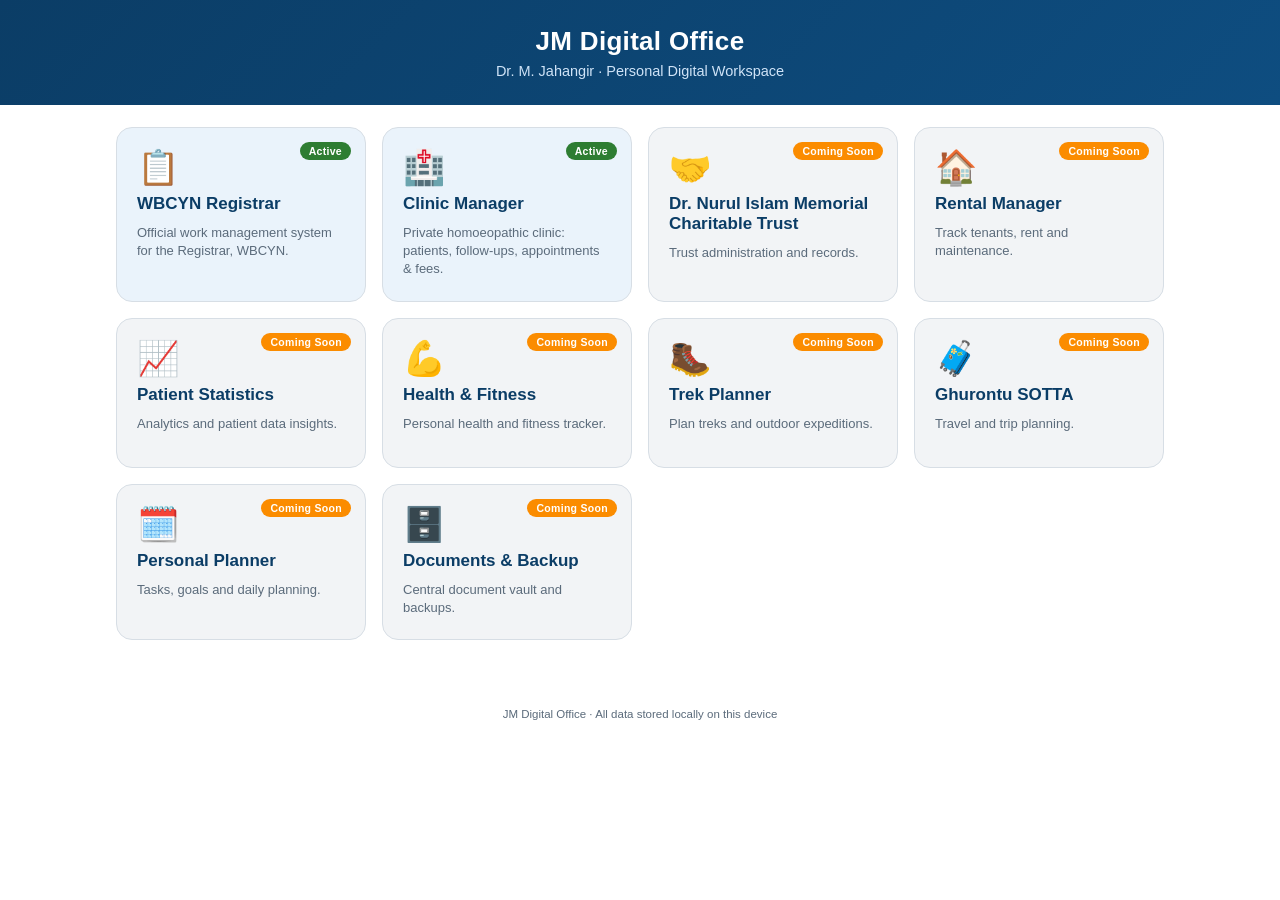
==== index.html @ ae43b929 "Add files via upload" ====
<!DOCTYPE html>
<html lang="en">
<head>
<meta charset="UTF-8">
<meta name="viewport" content="width=device-width, initial-scale=1.0, maximum-scale=1.0, viewport-fit=cover">
<title>JM Digital Office</title>

<!-- PWA -->
<link rel="manifest" href="manifest.json">
<meta name="theme-color" content="#0b3d66">

<!-- iOS "Add to Home Screen" support -->
<meta name="apple-mobile-web-app-capable" content="yes">
<meta name="apple-mobile-web-app-status-bar-style" content="black-translucent">
<meta name="apple-mobile-web-app-title" content="JM Digital Office">
<link rel="apple-touch-icon" href="icons/apple-touch-icon.png">
<link rel="icon" type="image/png" sizes="192x192" href="icons/icon-192.png">
<link rel="icon" type="image/png" sizes="512x512" href="icons/icon-512.png">

<link rel="stylesheet" href="launcher.css">
</head>
<body>

<header class="appheader">
  <h1>JM Digital Office</h1>
  <p>Dr. M. Jahangir &middot; Personal Digital Workspace</p>
</header>

<main class="launcher">
  <div class="cards-grid">

    <a class="app-card" href="wbcyn/index.html">
      <span class="status active">Active</span>
      <span class="icon">📋</span>
      <h2>WBCYN Registrar</h2>
      <p>Official work management system for the Registrar, WBCYN.</p>
    </a>

    <a class="app-card" href="clinic/index.html">
      <span class="status active">Active</span>
      <span class="icon">🏥</span>
      <h2>Clinic Manager</h2>
      <p>Private homoeopathic clinic: patients, follow-ups, appointments &amp; fees.</p>
    </a>

    <a class="app-card inactive" href="coming-soon.html?title=Dr.%20Nurul%20Islam%20Memorial%20Charitable%20Trust&icon=%F0%9F%A4%9D&desc=Administration%2C%20records%20and%20activities%20of%20the%20Trust.">
      <span class="status soon">Coming Soon</span>
      <span class="icon">🤝</span>
      <h2>Dr. Nurul Islam Memorial Charitable Trust</h2>
      <p>Trust administration and records.</p>
    </a>

    <a class="app-card inactive" href="coming-soon.html?title=Rental%20Manager&icon=%F0%9F%8F%A0&desc=Track%20tenants%2C%20rent%20collection%20and%20maintenance.">
      <span class="status soon">Coming Soon</span>
      <span class="icon">🏠</span>
      <h2>Rental Manager</h2>
      <p>Track tenants, rent and maintenance.</p>
    </a>

    <a class="app-card inactive" href="coming-soon.html?title=Patient%20Statistics&icon=%F0%9F%93%88&desc=Analytics%20and%20insights%20from%20patient%20data.">
      <span class="status soon">Coming Soon</span>
      <span class="icon">📈</span>
      <h2>Patient Statistics</h2>
      <p>Analytics and patient data insights.</p>
    </a>

    <a class="app-card inactive" href="coming-soon.html?title=Health%20%26%20Fitness&icon=%F0%9F%92%AA&desc=Personal%20health%20and%20fitness%20tracking.">
      <span class="status soon">Coming Soon</span>
      <span class="icon">💪</span>
      <h2>Health & Fitness</h2>
      <p>Personal health and fitness tracker.</p>
    </a>

    <a class="app-card inactive" href="coming-soon.html?title=Trek%20Planner&icon=%F0%9F%A5%BE&desc=Plan%20treks%20and%20outdoor%20expeditions.">
      <span class="status soon">Coming Soon</span>
      <span class="icon">🥾</span>
      <h2>Trek Planner</h2>
      <p>Plan treks and outdoor expeditions.</p>
    </a>

    <a class="app-card inactive" href="coming-soon.html?title=Ghurontu%20SOTTA&icon=%F0%9F%A7%B3&desc=Travel%20and%20trip%20planning.">
      <span class="status soon">Coming Soon</span>
      <span class="icon">🧳</span>
      <h2>Ghurontu SOTTA</h2>
      <p>Travel and trip planning.</p>
    </a>

    <a class="app-card inactive" href="coming-soon.html?title=Personal%20Planner&icon=%F0%9F%97%93%EF%B8%8F&desc=Tasks%2C%20goals%20and%20daily%20planning.">
      <span class="status soon">Coming Soon</span>
      <span class="icon">🗓️</span>
      <h2>Personal Planner</h2>
      <p>Tasks, goals and daily planning.</p>
    </a>

    <a class="app-card inactive" href="coming-soon.html?title=Documents%20%26%20Backup&icon=%F0%9F%97%84%EF%B8%8F&desc=Central%20document%20vault%20and%20backups.">
      <span class="status soon">Coming Soon</span>
      <span class="icon">🗄️</span>
      <h2>Documents & Backup</h2>
      <p>Central document vault and backups.</p>
    </a>

  </div>
</main>

<div id="pwaBannerRoot"></div>

<footer class="small-note">JM Digital Office &middot; All data stored locally on this device</footer>

<script src="launcher.js"></script>
</body>
</html>
---- launcher.css ----
:root{
  --dark-blue:#0b3d66;
  --dark-blue-2:#0e4d80;
  --light-blue:#eaf3fb;
  --grey:#f2f4f6;
  --border:#d7dee5;
  --accent:#1565c0;
  --text:#1f2a37;
  --muted:#5b6b7b;
  --green:#2e7d32;
  --orange:#fb8c00;
  --white:#ffffff;
}
*{box-sizing:border-box;}
body{margin:0;font-family:-apple-system,BlinkMacSystemFont,"Segoe UI",Roboto,Helvetica,Arial,sans-serif;background:var(--white);color:var(--text);}
a{color:inherit;text-decoration:none;}
button{font-family:inherit;cursor:pointer;}

header.appheader{background:linear-gradient(135deg,var(--dark-blue),var(--dark-blue-2));color:#fff;padding:26px 20px;text-align:center;}
header.appheader h1{margin:0;font-size:26px;font-weight:800;letter-spacing:.3px;}
header.appheader p{margin:6px 0 0;font-size:14.5px;color:#cfe3f7;}

main.launcher{max-width:1080px;margin:0 auto;padding:22px 16px 50px;}

.cards-grid{display:grid;grid-template-columns:repeat(auto-fit,minmax(240px,1fr));gap:16px;}

.app-card{position:relative;display:flex;flex-direction:column;gap:10px;background:var(--light-blue);border:1px solid var(--border);border-radius:16px;padding:22px 20px;min-height:150px;transition:transform .15s ease, box-shadow .15s ease;}
.app-card:hover{transform:translateY(-3px);box-shadow:0 8px 20px rgba(11,61,102,.15);}
.app-card.inactive{background:var(--grey);}
.app-card .icon{font-size:34px;line-height:1;}
.app-card h2{margin:0;font-size:17px;font-weight:700;color:var(--dark-blue);}
.app-card p{margin:0;font-size:13px;color:var(--muted);line-height:1.4;}
.app-card .status{position:absolute;top:14px;right:14px;font-size:10.5px;font-weight:700;padding:3px 9px;border-radius:20px;color:#fff;letter-spacing:.3px;}
.app-card .status.active{background:var(--green);}
.app-card .status.soon{background:var(--orange);}

footer.small-note{text-align:center;color:var(--muted);font-size:11.5px;padding:18px;}

/* Coming soon page */
main.coming-soon{max-width:560px;margin:60px auto;padding:0 20px;text-align:center;}
.cs-icon{font-size:64px;margin-bottom:6px;}
.cs-badge{display:inline-block;background:var(--orange);color:#fff;font-size:11.5px;font-weight:700;padding:4px 12px;border-radius:20px;letter-spacing:.4px;margin-bottom:14px;}
main.coming-soon h1{margin:0 0 10px;color:var(--dark-blue);font-size:24px;}
main.coming-soon p.desc{color:var(--muted);font-size:15px;line-height:1.5;margin-bottom:26px;}
.cs-panel{background:var(--light-blue);border:1px solid var(--border);border-radius:16px;padding:28px 22px;margin-bottom:22px;}
.btn-back{display:inline-block;background:var(--accent);color:#fff;font-weight:700;padding:11px 22px;border-radius:10px;font-size:14.5px;}
.btn-back:hover{background:#0d4f9e;}

/* Install banner reused from WBCYN styling */
.pwa-install-banner{position:fixed;left:12px;right:12px;bottom:12px;background:var(--dark-blue);color:#fff;padding:12px 14px;border-radius:10px;display:flex;align-items:center;gap:10px;z-index:80;box-shadow:0 4px 16px rgba(0,0,0,.25);}
.pwa-install-banner span{flex:1;font-size:13px;}
.pwa-install-banner button{background:#fff;color:var(--dark-blue);border:none;border-radius:6px;padding:7px 12px;font-weight:700;font-size:12.5px;}
.pwa-install-banner .dismiss{background:transparent;color:#cfe3f7;font-size:18px;padding:0 4px;}

@media (max-width:480px){
  header.appheader h1{font-size:22px;}
  .app-card{padding:18px 16px;}
}
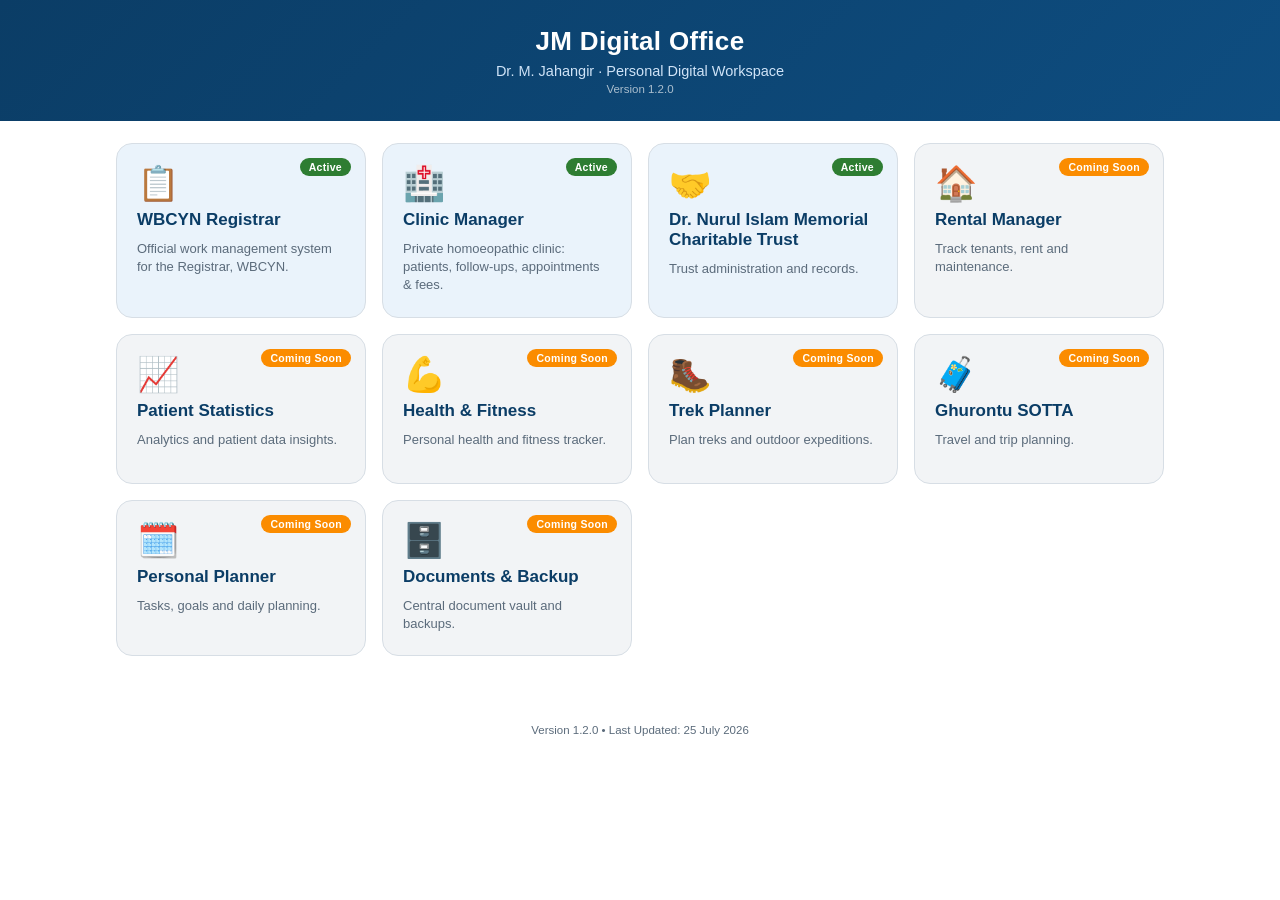
==== commit 68387a09: "Add files via upload" ====
--- a/index.html
+++ b/index.html
@@ -24,6 +24,7 @@
 <header class="appheader">
   <h1>JM Digital Office</h1>
   <p>Dr. M. Jahangir &middot; Personal Digital Workspace</p>
+  <p class="version-tag">Version 1.2.0</p>
 </header>
 
 <main class="launcher">
@@ -43,8 +44,8 @@
       <p>Private homoeopathic clinic: patients, follow-ups, appointments &amp; fees.</p>
     </a>
 
-    <a class="app-card inactive" href="coming-soon.html?title=Dr.%20Nurul%20Islam%20Memorial%20Charitable%20Trust&icon=%F0%9F%A4%9D&desc=Administration%2C%20records%20and%20activities%20of%20the%20Trust.">
-      <span class="status soon">Coming Soon</span>
+    <a class="app-card" href="trust/index.html">
+      <span class="status active">Active</span>
       <span class="icon">🤝</span>
       <h2>Dr. Nurul Islam Memorial Charitable Trust</h2>
       <p>Trust administration and records.</p>
@@ -104,8 +105,9 @@
 
 <div id="pwaBannerRoot"></div>
 
-<footer class="small-note">JM Digital Office &middot; All data stored locally on this device</footer>
+<footer class="small-note">Version 1.2.0 • Last Updated: 25 July 2026</footer>
 
+<script src="sw-update.js"></script>
 <script src="launcher.js"></script>
 </body>
 </html>
--- a/launcher.css
+++ b/launcher.css
@@ -19,6 +19,7 @@
 header.appheader{background:linear-gradient(135deg,var(--dark-blue),var(--dark-blue-2));color:#fff;padding:26px 20px;text-align:center;}
 header.appheader h1{margin:0;font-size:26px;font-weight:800;letter-spacing:.3px;}
 header.appheader p{margin:6px 0 0;font-size:14.5px;color:#cfe3f7;}
+header.appheader p.version-tag{margin-top:4px;font-size:11.5px;color:rgba(255,255,255,.65);}
 
 main.launcher{max-width:1080px;margin:0 auto;padding:22px 16px 50px;}
 
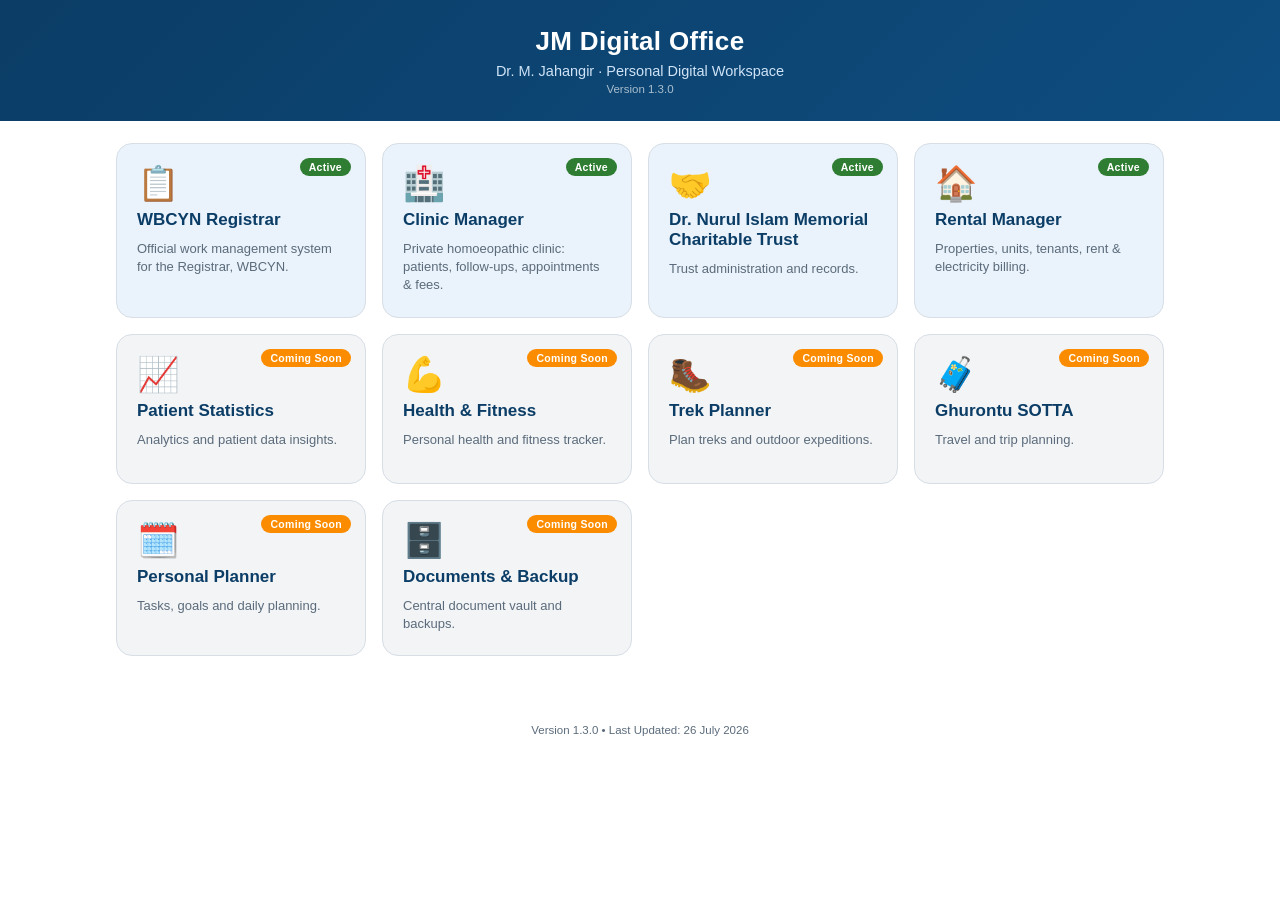
==== commit e31c52d4: "Activate Rental Manager v1.3.0" ====
--- a/index.html
+++ b/index.html
@@ -24,7 +24,7 @@
 <header class="appheader">
   <h1>JM Digital Office</h1>
   <p>Dr. M. Jahangir &middot; Personal Digital Workspace</p>
-  <p class="version-tag">Version 1.2.0</p>
+  <p class="version-tag">Version 1.3.0</p>
 </header>
 
 <main class="launcher">
@@ -51,11 +51,11 @@
       <p>Trust administration and records.</p>
     </a>
 
-    <a class="app-card inactive" href="coming-soon.html?title=Rental%20Manager&icon=%F0%9F%8F%A0&desc=Track%20tenants%2C%20rent%20collection%20and%20maintenance.">
-      <span class="status soon">Coming Soon</span>
+    <a class="app-card" href="rental/index.html">
+      <span class="status active">Active</span>
       <span class="icon">🏠</span>
       <h2>Rental Manager</h2>
-      <p>Track tenants, rent and maintenance.</p>
+      <p>Properties, units, tenants, rent &amp; electricity billing.</p>
     </a>
 
     <a class="app-card inactive" href="coming-soon.html?title=Patient%20Statistics&icon=%F0%9F%93%88&desc=Analytics%20and%20insights%20from%20patient%20data.">
@@ -105,7 +105,7 @@
 
 <div id="pwaBannerRoot"></div>
 
-<footer class="small-note">Version 1.2.0 • Last Updated: 25 July 2026</footer>
+<footer class="small-note">Version 1.3.0 • Last Updated: 26 July 2026</footer>
 
 <script src="sw-update.js"></script>
 <script src="launcher.js"></script>
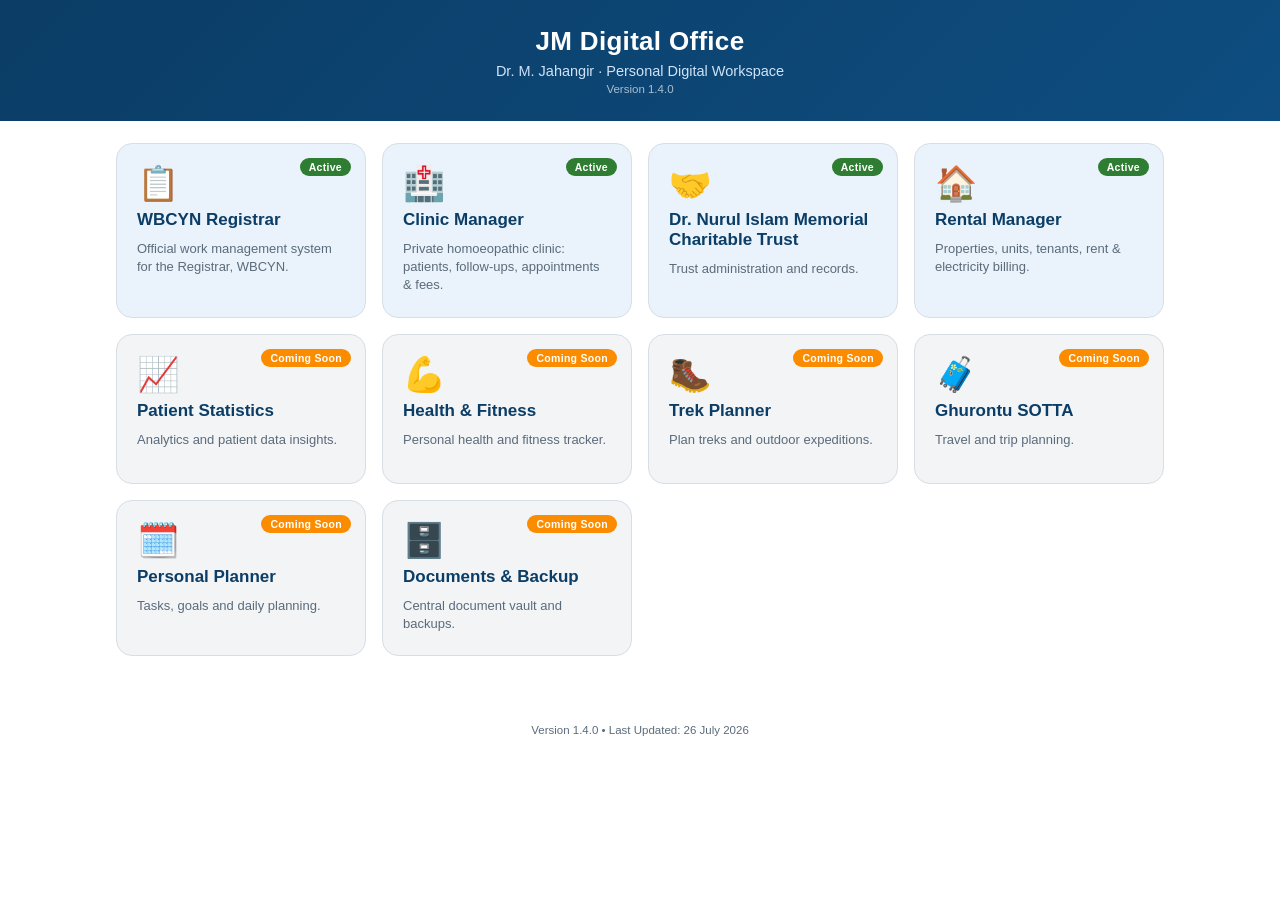
==== commit 0f3c1014: "Upgrade Rental Manager to v1.4.0" ====
--- a/index.html
+++ b/index.html
@@ -24,7 +24,7 @@
 <header class="appheader">
   <h1>JM Digital Office</h1>
   <p>Dr. M. Jahangir &middot; Personal Digital Workspace</p>
-  <p class="version-tag">Version 1.3.0</p>
+  <p class="version-tag">Version 1.4.0</p>
 </header>
 
 <main class="launcher">
@@ -105,7 +105,7 @@
 
 <div id="pwaBannerRoot"></div>
 
-<footer class="small-note">Version 1.3.0 • Last Updated: 26 July 2026</footer>
+<footer class="small-note">Version 1.4.0 • Last Updated: 26 July 2026</footer>
 
 <script src="sw-update.js"></script>
 <script src="launcher.js"></script>
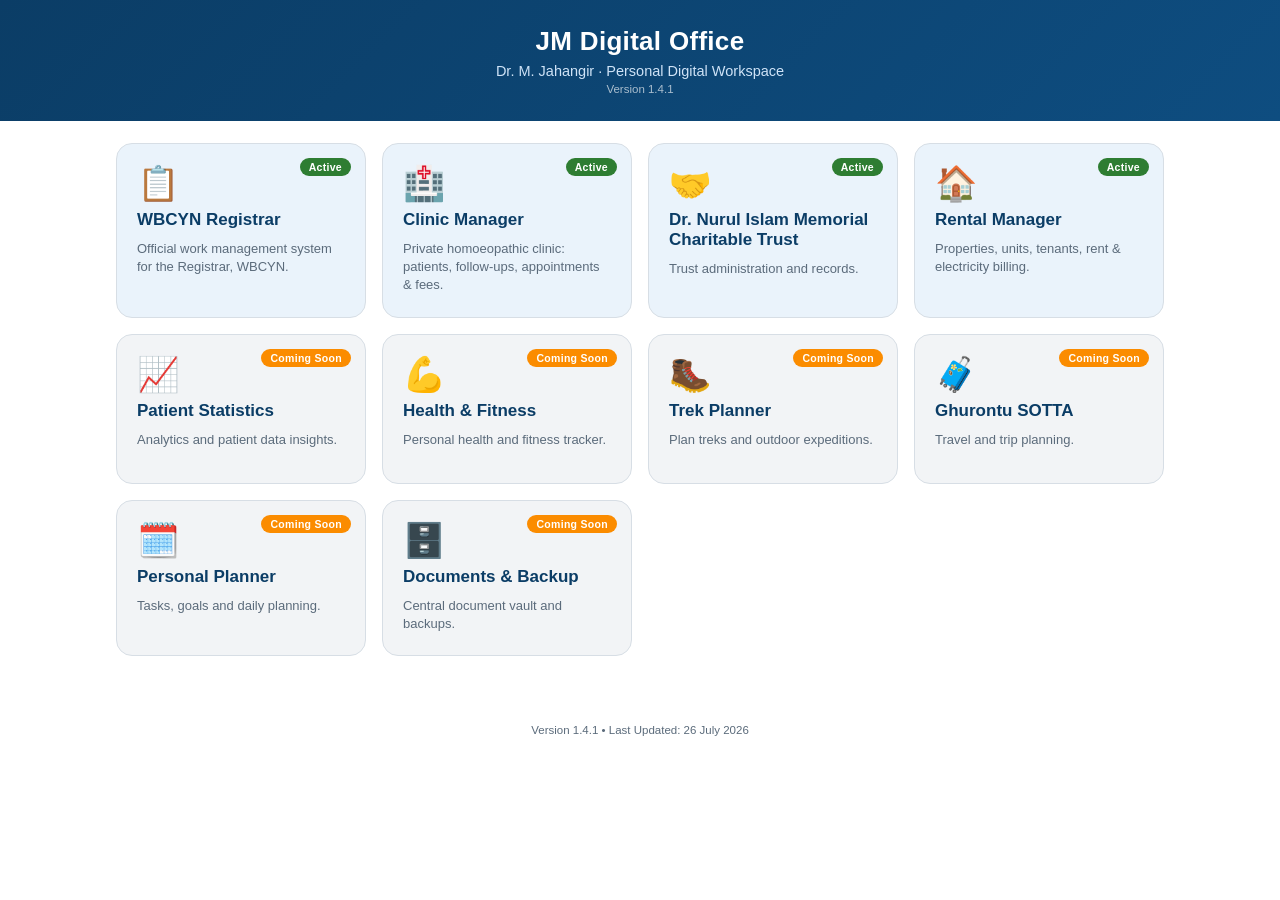
==== commit 105110a9: "Add files via upload" ====
--- a/index.html
+++ b/index.html
@@ -24,7 +24,7 @@
 <header class="appheader">
   <h1>JM Digital Office</h1>
   <p>Dr. M. Jahangir &middot; Personal Digital Workspace</p>
-  <p class="version-tag">Version 1.4.0</p>
+  <p class="version-tag">Version 1.4.1</p>
 </header>
 
 <main class="launcher">
@@ -105,7 +105,7 @@
 
 <div id="pwaBannerRoot"></div>
 
-<footer class="small-note">Version 1.4.0 • Last Updated: 26 July 2026</footer>
+<footer class="small-note">Version 1.4.1 • Last Updated: 26 July 2026</footer>
 
 <script src="sw-update.js"></script>
 <script src="launcher.js"></script>
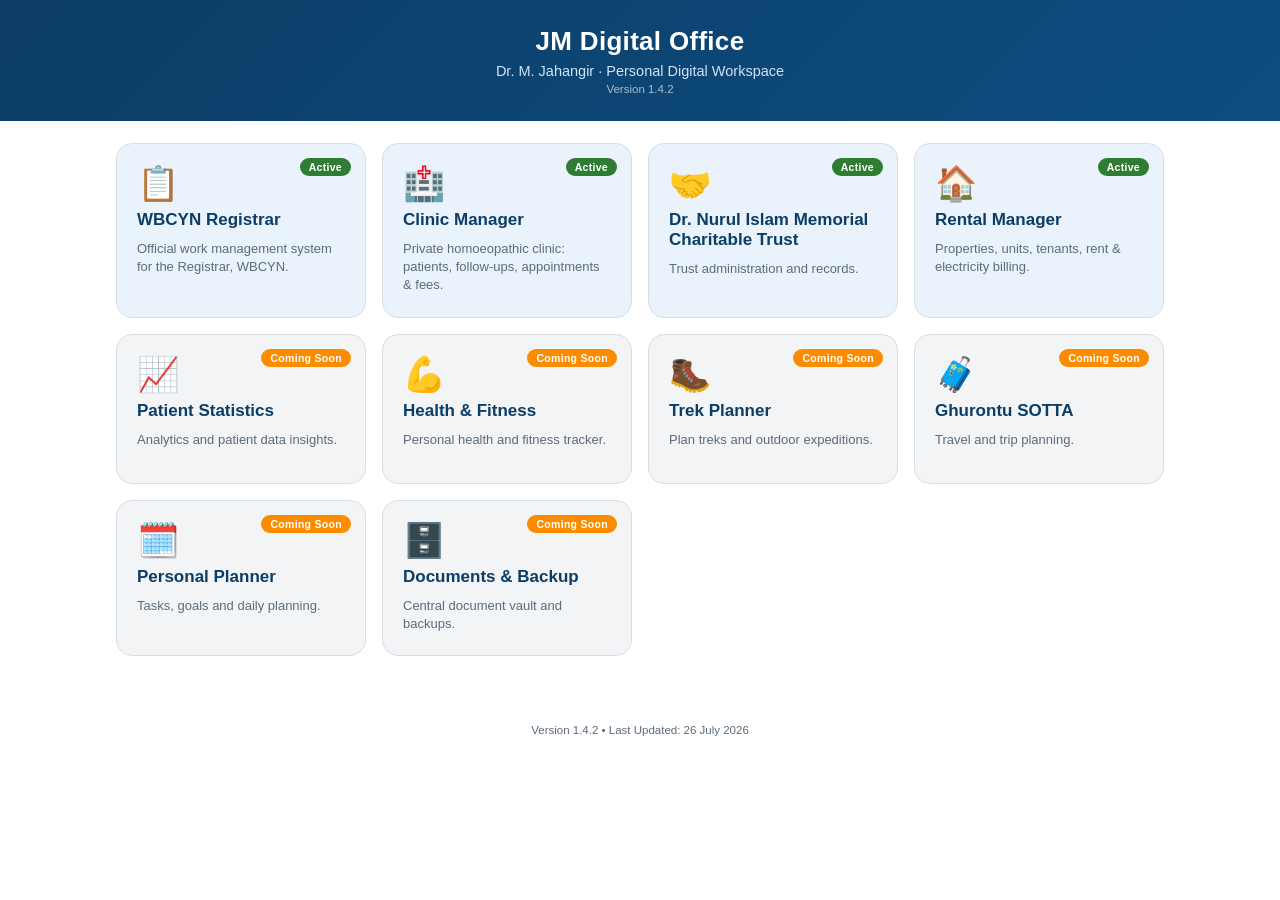
==== commit d0e4ffe7: "Fix iOS PWA Home navigation v1.4.2" ====
--- a/index.html
+++ b/index.html
@@ -24,7 +24,7 @@
 <header class="appheader">
   <h1>JM Digital Office</h1>
   <p>Dr. M. Jahangir &middot; Personal Digital Workspace</p>
-  <p class="version-tag">Version 1.4.1</p>
+  <p class="version-tag">Version 1.4.2</p>
 </header>
 
 <main class="launcher">
@@ -105,7 +105,7 @@
 
 <div id="pwaBannerRoot"></div>
 
-<footer class="small-note">Version 1.4.1 • Last Updated: 26 July 2026</footer>
+<footer class="small-note">Version 1.4.2 • Last Updated: 26 July 2026</footer>
 
 <script src="sw-update.js"></script>
 <script src="launcher.js"></script>
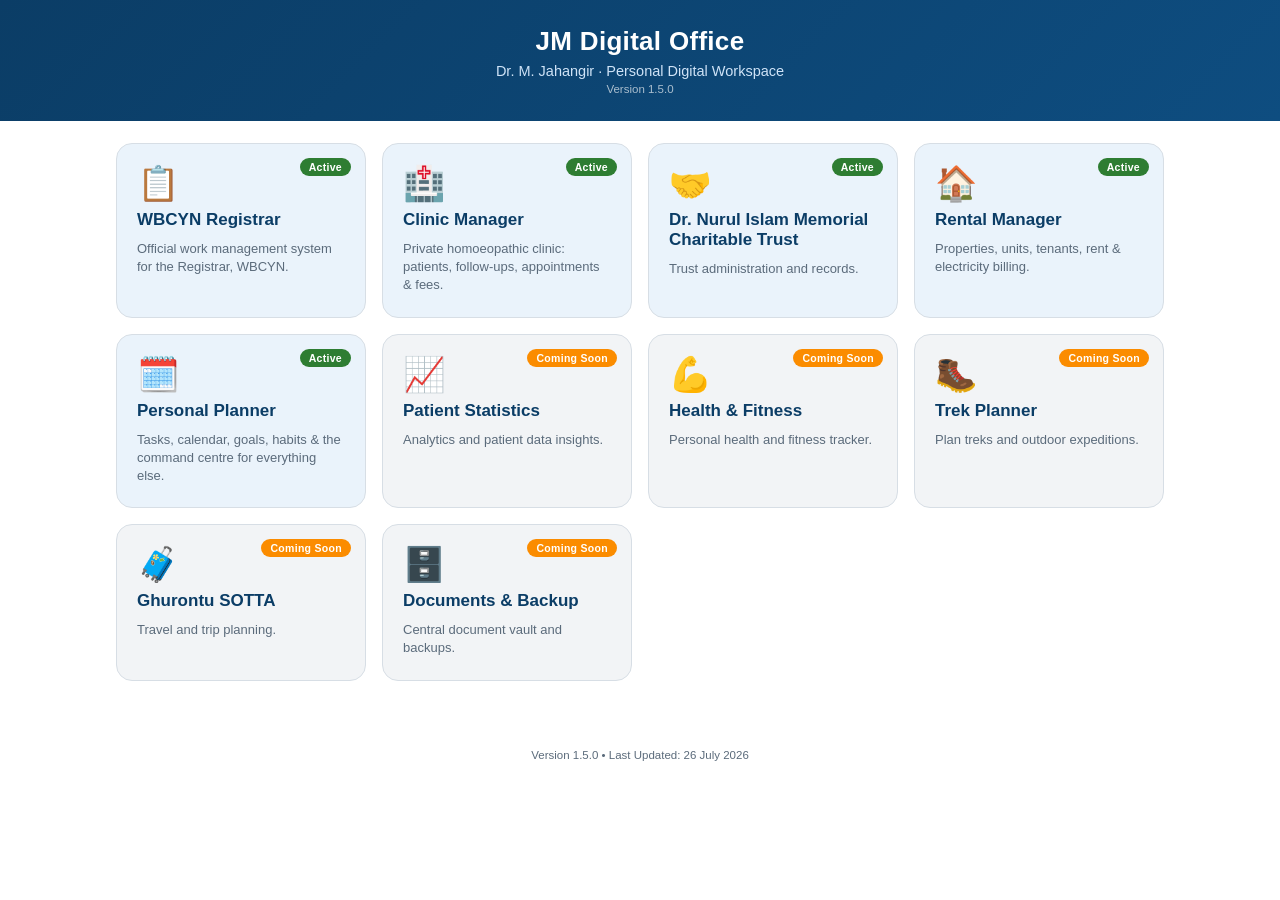
==== commit 3ab2349d: "Add Personal Planner with Assignment & Follow-up Management System (v1.5.1)" ====
--- a/index.html
+++ b/index.html
@@ -24,7 +24,7 @@
 <header class="appheader">
   <h1>JM Digital Office</h1>
   <p>Dr. M. Jahangir &middot; Personal Digital Workspace</p>
-  <p class="version-tag">Version 1.4.2</p>
+  <p class="version-tag">Version 1.5.0</p>
 </header>
 
 <main class="launcher">
@@ -58,6 +58,13 @@
       <p>Properties, units, tenants, rent &amp; electricity billing.</p>
     </a>
 
+    <a class="app-card" href="planner/index.html">
+      <span class="status active">Active</span>
+      <span class="icon">🗓️</span>
+      <h2>Personal Planner</h2>
+      <p>Tasks, calendar, goals, habits &amp; the command centre for everything else.</p>
+    </a>
+
     <a class="app-card inactive" href="coming-soon.html?title=Patient%20Statistics&icon=%F0%9F%93%88&desc=Analytics%20and%20insights%20from%20patient%20data.">
       <span class="status soon">Coming Soon</span>
       <span class="icon">📈</span>
@@ -86,13 +93,6 @@
       <p>Travel and trip planning.</p>
     </a>
 
-    <a class="app-card inactive" href="coming-soon.html?title=Personal%20Planner&icon=%F0%9F%97%93%EF%B8%8F&desc=Tasks%2C%20goals%20and%20daily%20planning.">
-      <span class="status soon">Coming Soon</span>
-      <span class="icon">🗓️</span>
-      <h2>Personal Planner</h2>
-      <p>Tasks, goals and daily planning.</p>
-    </a>
-
     <a class="app-card inactive" href="coming-soon.html?title=Documents%20%26%20Backup&icon=%F0%9F%97%84%EF%B8%8F&desc=Central%20document%20vault%20and%20backups.">
       <span class="status soon">Coming Soon</span>
       <span class="icon">🗄️</span>
@@ -105,7 +105,7 @@
 
 <div id="pwaBannerRoot"></div>
 
-<footer class="small-note">Version 1.4.2 • Last Updated: 26 July 2026</footer>
+<footer class="small-note">Version 1.5.0 • Last Updated: 26 July 2026</footer>
 
 <script src="sw-update.js"></script>
 <script src="launcher.js"></script>
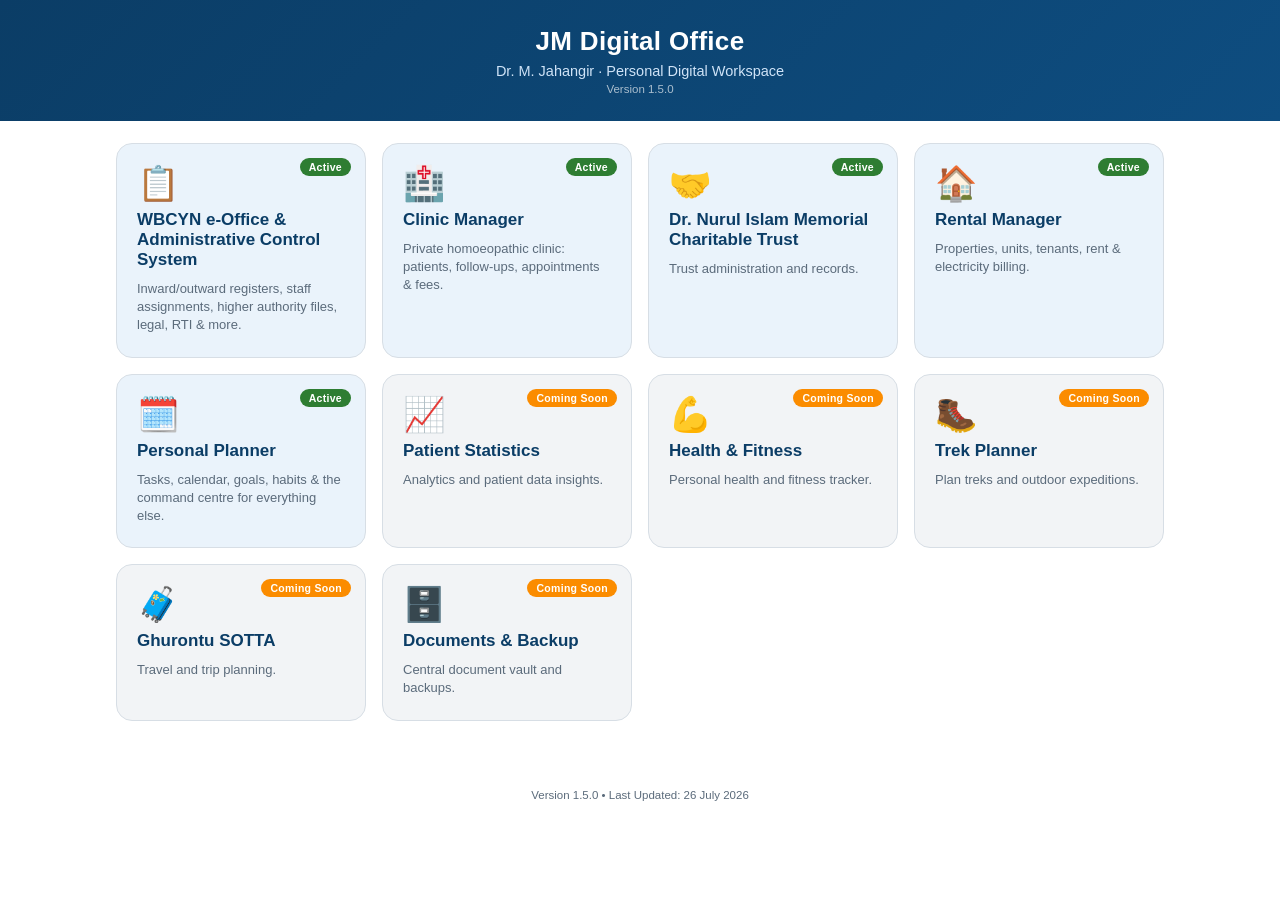
==== commit 5f23be43: "Upgrade WBCYN e-Office & Administrative Control System (v1.6.0)" ====
--- a/index.html
+++ b/index.html
@@ -33,8 +33,8 @@
     <a class="app-card" href="wbcyn/index.html">
       <span class="status active">Active</span>
       <span class="icon">📋</span>
-      <h2>WBCYN Registrar</h2>
-      <p>Official work management system for the Registrar, WBCYN.</p>
+      <h2>WBCYN e-Office &amp; Administrative Control System</h2>
+      <p>Inward/outward registers, staff assignments, higher authority files, legal, RTI &amp; more.</p>
     </a>
 
     <a class="app-card" href="clinic/index.html">
